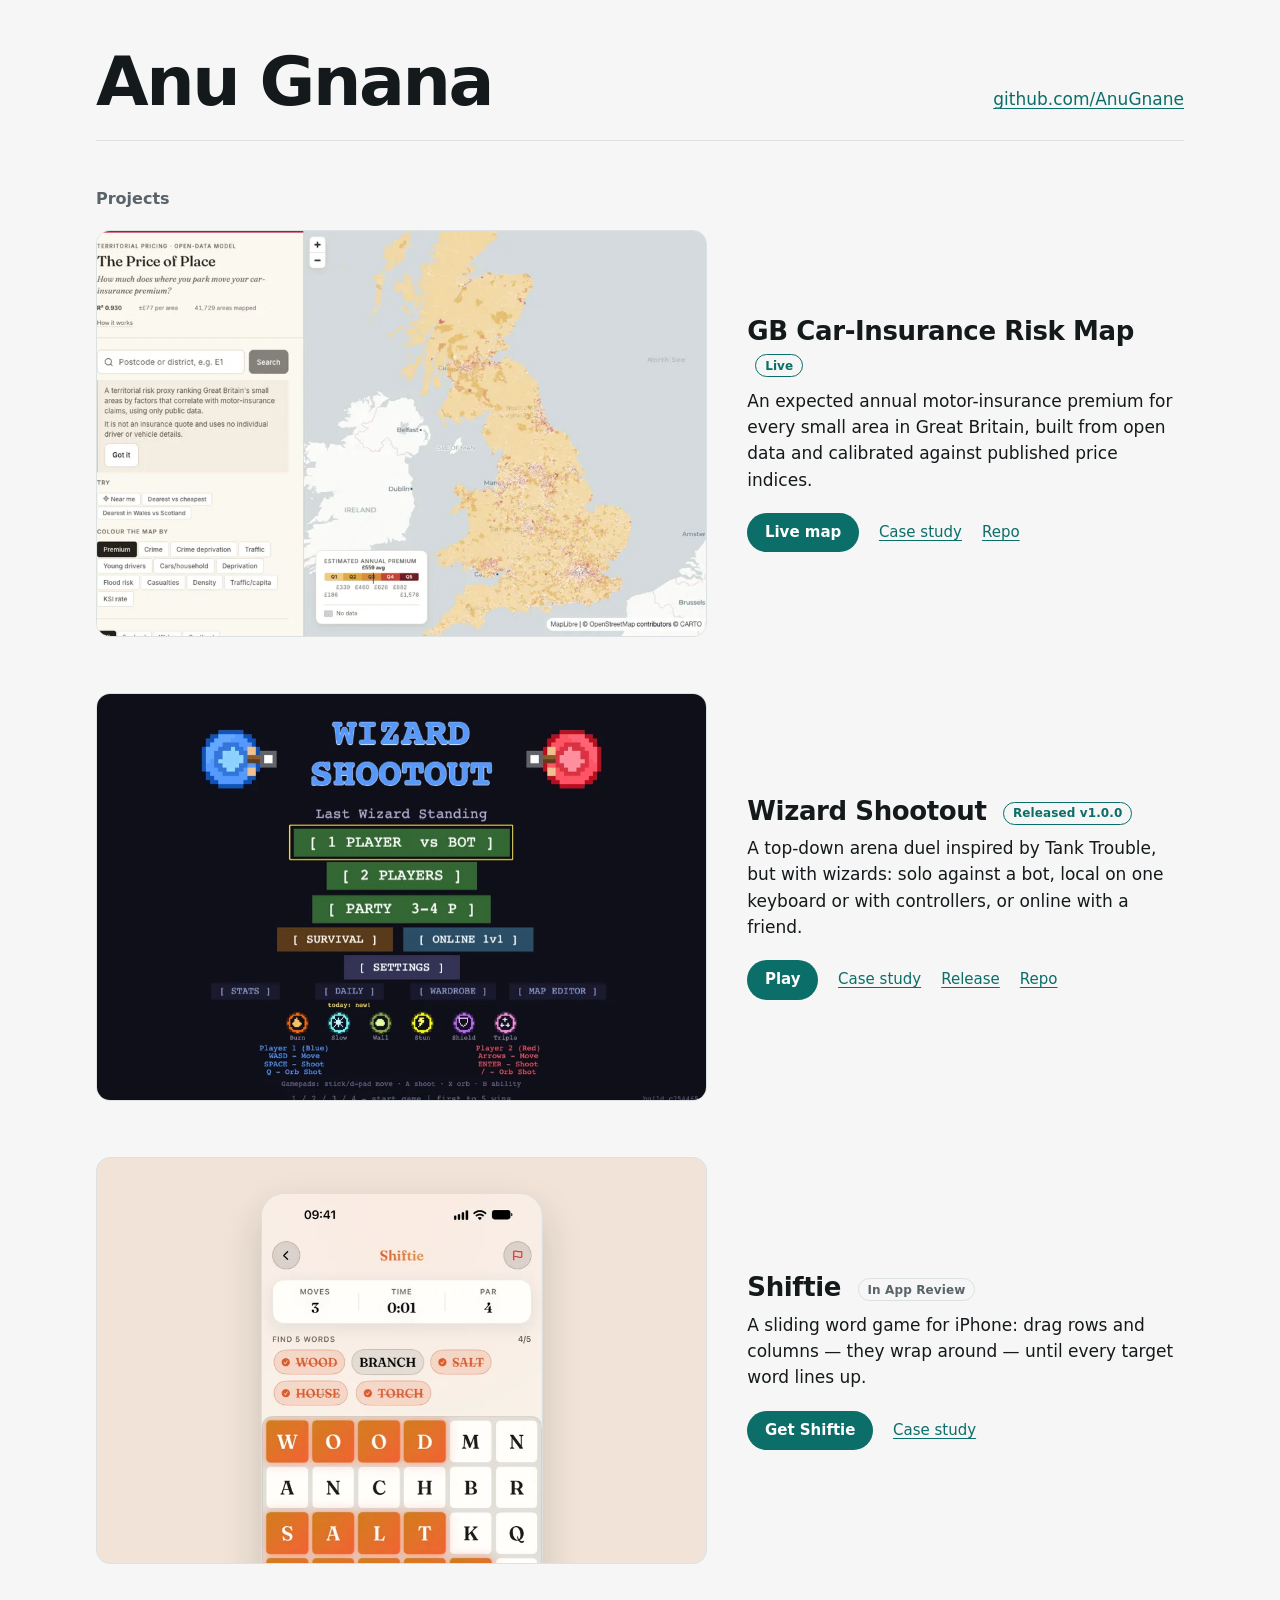
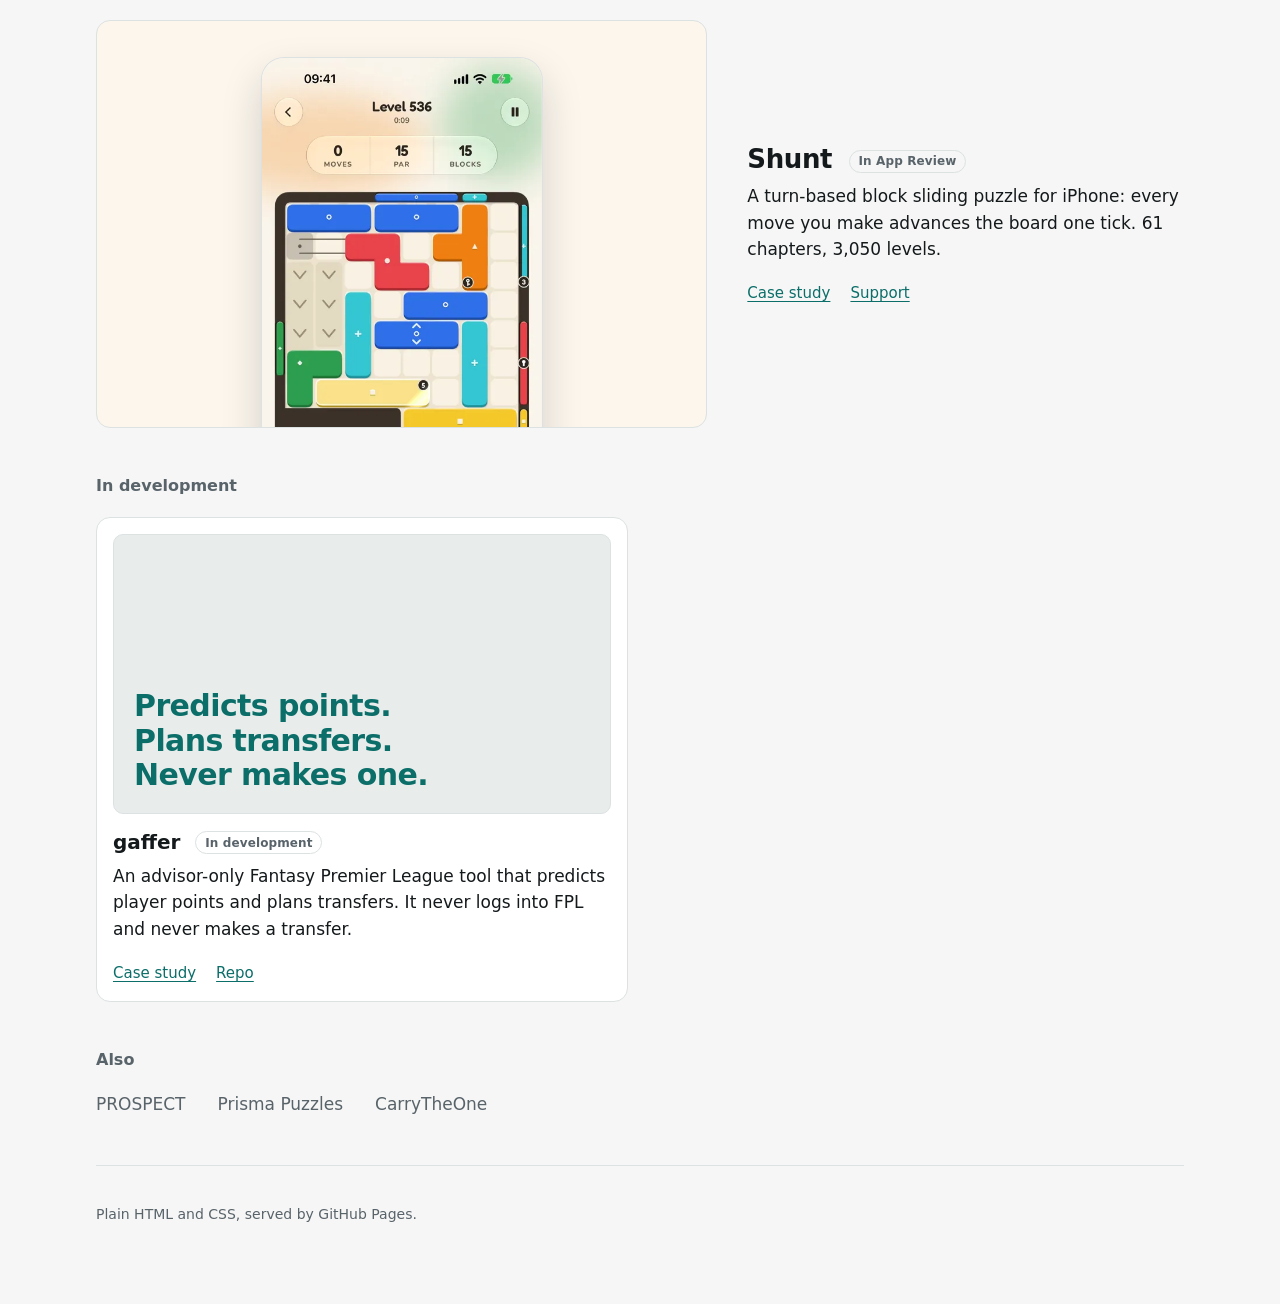
==== index.html @ da335f71 "Shunt and Shiftie are in App Review Shunt 1.0 went to App Review on 17 November and Shiftie 1.0 on 1" ====
<!doctype html>
<html lang="en">
<head>
  <meta charset="utf-8">
  <meta name="viewport" content="width=device-width, initial-scale=1">
  <title>Anu Gnana</title>
  <meta name="description" content="Projects by Anu Gnana.">
  <link rel="stylesheet" href="styles.css">
</head>
<body>
  <main class="home">
    <header class="masthead">
      <h1>Anu Gnana</h1>
      <p class="handle"><a href="https://github.com/AnuGnane">github.com/AnuGnane</a></p>
    </header>

    <section class="intro">
      <!-- Anu: your words here -->
    </section>

    <h2>Projects</h2>
    <ul class="projects">
      <li class="project">
        <div class="media media-map">
          <img src="img/risk-map.webp" width="960" height="608" loading="lazy" alt="The live map of Great Britain coloured by estimated annual premium, with the postcode search and the map's colour options beside it">
        </div>
        <div class="body">
          <h3>GB Car-Insurance Risk Map <span class="status status-live">Live</span></h3>
          <p>An expected annual motor-insurance premium for every small area in Great Britain, built from open data and calibrated against published price indices.</p>
          <p class="links"><a class="button" href="https://anugnane.github.io/london-insurance-risk/">Live map</a><a href="projects/london-insurance-risk.html">Case study</a><a href="https://github.com/AnuGnane/london-insurance-risk">Repo</a></p>
        </div>
      </li>
      <li class="project">
        <div class="media">
          <img src="img/wizard-shootout.webp" width="960" height="656" loading="lazy" alt="Wizard Shootout's title screen: two pixel-art wizards either side of the title, and the menu of modes beneath">
        </div>
        <div class="body">
          <h3>Wizard Shootout <span class="status status-live">Released v1.0.0</span></h3>
          <p>A top-down arena duel inspired by Tank Trouble, but with wizards: solo against a bot, local on one keyboard or with controllers, or online with a friend.</p>
          <p class="links"><a class="button" href="https://anugnane.github.io/wizard-shootout/">Play</a><a href="projects/wizard-shootout.html">Case study</a><a href="https://github.com/AnuGnane/wizard-shootout/releases/tag/v1.0.0">Release</a><a href="https://github.com/AnuGnane/wizard-shootout">Repo</a></p>
        </div>
      </li>
      <li class="project">
        <div class="media media-phone media-shiftie">
          <picture>
            <source srcset="img/shiftie-board-dark.webp" media="(prefers-color-scheme: dark)">
            <img src="img/shiftie-board-light.webp" width="480" height="1043" loading="lazy" alt="A Shiftie board in play: five target words, four of them lined up in orange tiles on a six-by-six grid of letters">
          </picture>
        </div>
        <div class="body">
          <h3>Shiftie <span class="status">In App Review</span></h3>
          <p>A sliding word game for iPhone: drag rows and columns — they wrap around — until every target word lines up.</p>
          <p class="links"><a class="button" href="shiftie/">Get Shiftie</a><a href="projects/shiftie.html">Case study</a></p>
        </div>
      </li>
      <li class="project">
        <div class="media media-phone media-shunt">
          <img src="img/shunt-board.webp" width="480" height="1043" loading="lazy" alt="A Shunt level in play: coloured blocks on a grid, each colour's gate on the walls, and a line under the board saying what the next tick will do">
        </div>
        <div class="body">
          <h3>Shunt <span class="status">In App Review</span></h3>
          <p>A turn-based block sliding puzzle for iPhone: every move you make advances the board one tick. 61 chapters, 3,050 levels.</p>
          <p class="links"><a href="projects/shunt.html">Case study</a><a href="shunt/support.html">Support</a></p>
        </div>
      </li>
    </ul>

    <h2>In development</h2>
    <ul class="projects projects-dev">
      <li class="project">
        <div class="media media-type" aria-hidden="true">
          <p>Predicts points.<br>Plans transfers.<br>Never makes one.</p>
        </div>
        <div class="body">
          <h3>gaffer <span class="status">In development</span></h3>
          <p>An advisor-only Fantasy Premier League tool that predicts player points and plans transfers. It never logs into FPL and never makes a transfer.</p>
          <p class="links"><a href="projects/gaffer.html">Case study</a><a href="https://github.com/AnuGnane/FPL">Repo</a></p>
        </div>
      </li>
    </ul>

    <h2>Also</h2>
    <ul class="also">
      <li>PROSPECT</li>
      <li>Prisma Puzzles</li>
      <li>CarryTheOne</li>
    </ul>

    <footer>
      <p>Plain HTML and CSS, served by GitHub Pages.</p>
    </footer>
  </main>
</body>
</html>
---- styles.css ----
/* One accent, a system font stack, light and dark through prefers-color-scheme. */
:root {
  --bg: #f5f6f5;
  --surface: #ffffff;
  --fg: #14191b;
  --muted: #59636a;
  --rule: #dce1e2;
  --panel: #e8edec;
  --accent: #0b6e69;
  --on-accent: #ffffff;
  --radius: 14px;
  color-scheme: light dark;
}

@media (prefers-color-scheme: dark) {
  :root {
    --bg: #0f1314;
    --surface: #161b1c;
    --fg: #e6eaec;
    --muted: #9aa5ab;
    --rule: #283133;
    --panel: #1b2223;
    --accent: #4fc1b9;
    --on-accent: #07211f;
  }
}

* { box-sizing: border-box; }

html { -webkit-text-size-adjust: 100%; }

body {
  margin: 0;
  background: var(--bg);
  color: var(--fg);
  font-family: system-ui, -apple-system, "Segoe UI", Roboto, "Helvetica Neue", Arial, sans-serif;
  font-size: 1.0625rem;
  line-height: 1.55;
  text-rendering: optimizeLegibility;
}

main {
  max-width: 42rem;
  margin: 0 auto;
  padding: 2.5rem 1rem 4rem;
}

h1 {
  font-size: clamp(2rem, 1.5rem + 2.5vw, 2.75rem);
  line-height: 1.1;
  letter-spacing: -0.02em;
  margin: 0 0 0.5rem;
}
h2 { font-size: 1.125rem; line-height: 1.3; margin: 2.5rem 0 0.75rem; }
h3 { line-height: 1.25; }

a { color: var(--accent); text-underline-offset: 0.18em; text-decoration-thickness: 1px; }
a:hover { text-decoration-thickness: 2px; }
a:focus-visible {
  outline: 3px solid var(--accent);
  outline-offset: 3px;
  border-radius: 4px;
}

img { max-width: 100%; height: auto; }

.handle { margin: 0; color: var(--muted); }

/* Status: a small pill beside a project's name. */
.status {
  display: inline-block;
  vertical-align: 0.2em;
  margin-left: 0.5rem;
  padding: 0.1rem 0.55rem;
  border: 1px solid var(--rule);
  border-radius: 999px;
  font-size: 0.75rem;
  font-weight: 600;
  line-height: 1.5;
  letter-spacing: 0.01em;
  color: var(--muted);
  white-space: nowrap;
}

/* Links under a project: one optional button, then quiet text links. */
.links {
  display: flex;
  flex-wrap: wrap;
  align-items: center;
  gap: 0.5rem 1.25rem;
  font-size: 0.9375rem;
}

/* Live and released work: the pill takes the accent. */
.status-live { color: var(--accent); border-color: currentColor; }

.button {
  display: inline-block;
  padding: 0.5rem 1.1rem;
  border-radius: 999px;
  background: var(--accent);
  color: var(--on-accent);
  font-weight: 600;
  text-decoration: none;
  transition: filter 120ms ease;
}
.button:hover { filter: brightness(1.12); }
.button:focus-visible { border-radius: 999px; }

footer { margin-top: 3rem; color: var(--muted); font-size: 0.875rem; }

/* ---- The home page ---------------------------------------------------- */

.home { max-width: 70rem; padding-top: 3rem; }

.masthead {
  display: flex;
  flex-wrap: wrap;
  align-items: baseline;
  justify-content: space-between;
  gap: 0.25rem 2rem;
  padding-bottom: 1.5rem;
  border-bottom: 1px solid var(--rule);
}
.masthead h1 {
  font-size: clamp(2.5rem, 1.6rem + 4vw, 4.25rem);
  font-weight: 750;
  letter-spacing: -0.035em;
  line-height: 1;
  margin: 0;
}

.intro { margin: 0; }

.home h2 {
  margin: 3rem 0 1.25rem;
  font-size: 1rem;
  font-weight: 600;
  color: var(--muted);
}

.projects { list-style: none; margin: 0; padding: 0; }
.project p { margin: 0.5rem 0 0; }
.project .links { margin-top: 1.25rem; }
.project h3 { margin: 0; }

/* Released work: a large picture of the thing beside its name. */
.projects:not(.projects-dev) > .project + .project { margin-top: 3.5rem; }
.projects:not(.projects-dev) h3 { font-size: 1.625rem; letter-spacing: -0.015em; }
.projects:not(.projects-dev) .body p:not(.links) { max-width: 34rem; }

.media {
  overflow: hidden;
  border: 1px solid var(--rule);
  border-radius: var(--radius);
  background: var(--panel);
  aspect-ratio: 3 / 2;
}
.media img {
  display: block;
  width: 100%;
  height: 100%;
  object-fit: cover;
}
.media picture { display: contents; }

/* A phone screenshot rises from the foot of its panel. */
.media-phone { position: relative; }
.media-phone img {
  position: absolute;
  left: 50%;
  top: 9%;
  width: 46%;
  height: auto;
  transform: translateX(-50%);
  border-radius: 22px 22px 0 0;
  box-shadow: 0 0 0 1px var(--rule), 0 18px 40px rgba(20, 25, 27, 0.18);
}
.media-shiftie { background: #f1e3d7; }
.media-shunt { background: #fcf6ed; }

/* On a phone the map itself, not its side panel, fills the picture. */
@media (max-width: 40rem) {
  .media-map { aspect-ratio: 4 / 3; }
  .media-map img { object-position: 82% 40%; }
}

.body { margin-top: 1.25rem; }

@media (min-width: 52rem) {
  .projects:not(.projects-dev) .project {
    display: grid;
    grid-template-columns: minmax(0, 7fr) minmax(0, 5fr);
    gap: 2.5rem;
    align-items: center;
  }
  .projects:not(.projects-dev) .body { margin-top: 0; }
}

/* Work in development: quieter, smaller, two to a row on a wide screen. */
.projects-dev {
  display: grid;
  gap: 1.5rem;
}
.projects-dev .project {
  padding: 1rem;
  border: 1px solid var(--rule);
  border-radius: var(--radius);
  background: var(--surface);
}
.projects-dev h3 { font-size: 1.25rem; }
.projects-dev .media { aspect-ratio: 16 / 9; border-radius: calc(var(--radius) - 4px); }
.projects-dev .body { margin-top: 1rem; }

/* gaffer has no picture in its repo, so its panel is set in type. */
.media-type {
  display: flex;
  align-items: flex-end;
  padding: 1.25rem;
}
.media-type p {
  margin: 0;
  font-size: clamp(1.375rem, 1rem + 1.5vw, 1.875rem);
  font-weight: 700;
  line-height: 1.15;
  letter-spacing: -0.02em;
  color: var(--accent);
}

@media (min-width: 46rem) {
  .projects-dev { grid-template-columns: 1fr 1fr; }
}

@media (prefers-color-scheme: dark) {
  .media-shiftie { background: #2a1a18; }
  .media-shunt { background: #1b1918; }
  .media-phone img { box-shadow: 0 0 0 1px var(--rule), 0 18px 40px rgba(0, 0, 0, 0.45); }
}

/* S-8: the "Also" names sit in a quieter list under the projects. */
.also {
  list-style: none;
  margin: 0;
  padding: 0;
  display: flex;
  flex-wrap: wrap;
  gap: 0.25rem 2rem;
  color: var(--muted);
}

.home footer { padding-top: 1.5rem; border-top: 1px solid var(--rule); }

/* ---- Case studies and the plain pages (Shiftie, 404) ------------------- */

/* S-2: the plain pages get a way home and room for prose. */
.crumb { margin: 0 0 2rem; font-size: 0.9375rem; }
.crumb a { text-decoration: none; font-weight: 600; }
.crumb a:hover { text-decoration: underline; }

.lede { font-size: 1.1875rem; line-height: 1.5; color: var(--fg); }
.muted { color: var(--muted); }

.prose h1 { margin-bottom: 0.75rem; }
.prose h2 {
  margin: 2.75rem 0 0.75rem;
  font-size: 1.3125rem;
  letter-spacing: -0.01em;
}
.prose > .links { margin: 1.25rem 0 0; }
.prose ul { padding-left: 1.25rem; }
.prose li + li { margin-top: 0.4rem; }
.prose footer { padding-top: 1.25rem; border-top: 1px solid var(--rule); }

/* S-4: a figure from the project's own site scales to the phone. */
figure { margin: 2rem 0; }
figure img {
  display: block;
  max-width: 100%;
  height: auto;
  border: 1px solid var(--rule);
  border-radius: var(--radius);
}
figcaption { margin-top: 0.6rem; color: var(--muted); font-size: 0.875rem; }

/* A case study's lead picture sits on the same panel as on the home page. */
.hero picture { display: block; }
.hero-phone .frame {
  display: flex;
  justify-content: center;
  padding: 2rem 1rem;
  border: 1px solid var(--rule);
  border-radius: var(--radius);
  background: var(--panel);
}
.hero-phone img {
  width: auto;
  max-height: 34rem;
  border-radius: 22px;
}
.hero-shiftie .frame { background: #f1e3d7; }
.hero-shunt .frame { background: #fcf6ed; }

@media (prefers-color-scheme: dark) {
  .hero-shunt .frame { background: #1b1918; }
  .hero-shiftie .frame { background: #2a1a18; }
}

@media (prefers-reduced-motion: reduce) {
  *, *::before, *::after { transition: none !important; animation: none !important; }
}
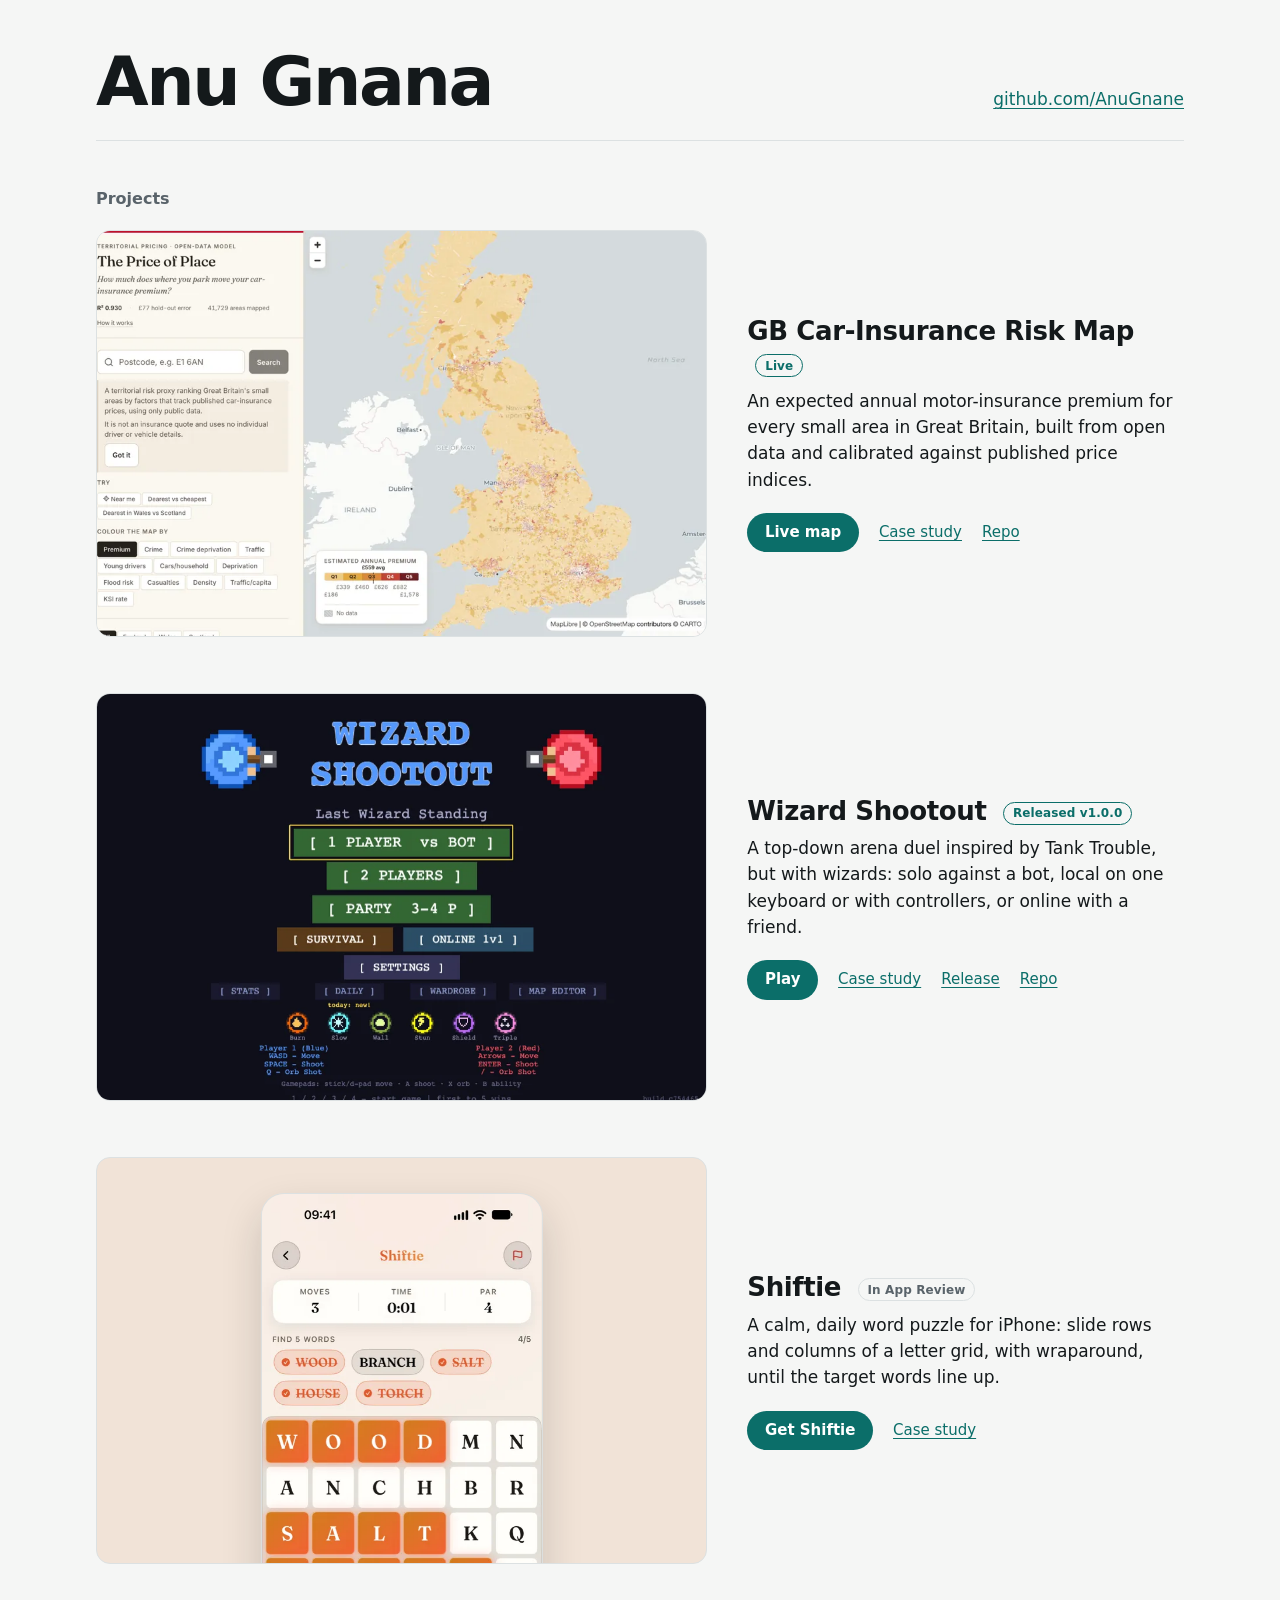
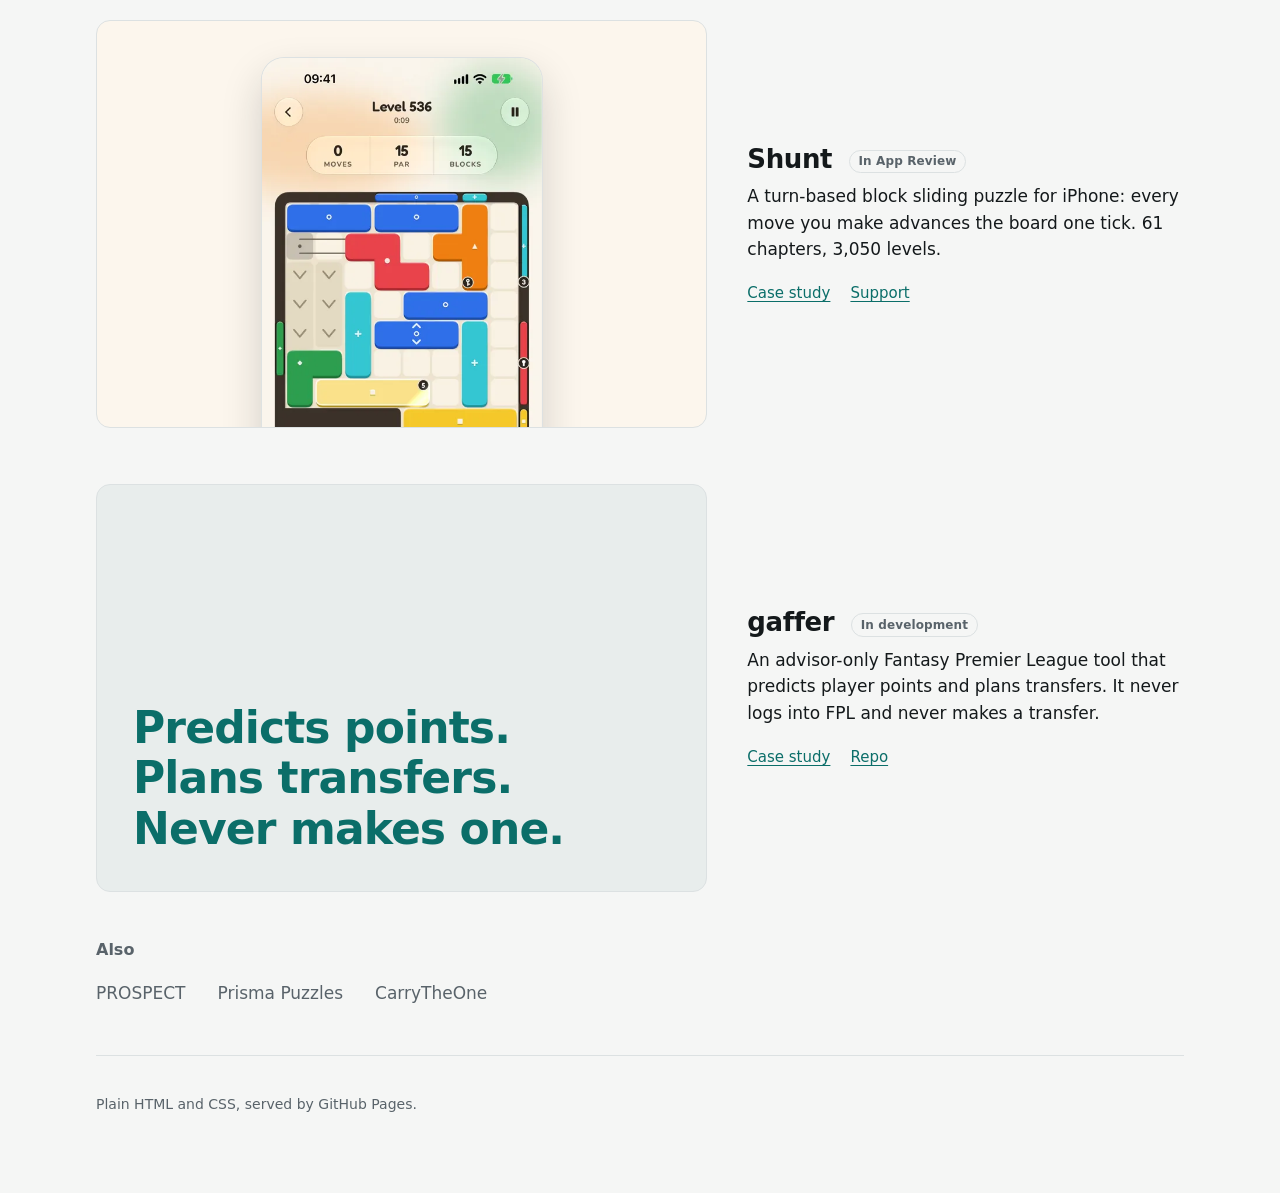
==== commit da40024c: "One Shiftie line, per-project share images, gaffer in the main list - Shiftie is described the same " ====
--- a/index.html
+++ b/index.html
@@ -4,7 +4,18 @@
   <meta charset="utf-8">
   <meta name="viewport" content="width=device-width, initial-scale=1">
   <title>Anu Gnana</title>
-  <meta name="description" content="Projects by Anu Gnana.">
+  <meta name="description" content="Projects by Anu Gnana: a car-insurance risk map of Great Britain, a wizard duel for the browser, two iPhone puzzle games and a Fantasy Premier League advisor.">
+  <meta property="og:type" content="website">
+  <meta property="og:site_name" content="Anu Gnana">
+  <meta property="og:title" content="Anu Gnana">
+  <meta property="og:description" content="Projects by Anu Gnana: a car-insurance risk map of Great Britain, a wizard duel for the browser, two iPhone puzzle games and a Fantasy Premier League advisor.">
+  <meta property="og:url" content="https://anugnane.github.io/">
+  <meta property="og:image" content="https://anugnane.github.io/img/share.jpg">
+  <meta property="og:image:width" content="1200">
+  <meta property="og:image:height" content="630">
+  <meta property="og:image:alt" content="Anu Gnana, beside screenshots of Shiftie and Shunt">
+  <meta name="twitter:card" content="summary_large_image">
+  <link rel="icon" href="favicon.svg" type="image/svg+xml">
   <link rel="stylesheet" href="styles.css">
 </head>
 <body>
@@ -49,13 +60,16 @@
         </div>
         <div class="body">
           <h3>Shiftie <span class="status">In App Review</span></h3>
-          <p>A sliding word game for iPhone: drag rows and columns — they wrap around — until every target word lines up.</p>
+          <p>A calm, daily word puzzle for iPhone: slide rows and columns of a letter grid, with wraparound, until the target words line up.</p>
           <p class="links"><a class="button" href="shiftie/">Get Shiftie</a><a href="projects/shiftie.html">Case study</a></p>
         </div>
       </li>
       <li class="project">
         <div class="media media-phone media-shunt">
-          <img src="img/shunt-board.webp" width="480" height="1043" loading="lazy" alt="A Shunt level in play: coloured blocks on a grid, each colour's gate on the walls, and a line under the board saying what the next tick will do">
+          <picture>
+            <source srcset="img/shunt-board-dark.webp" media="(prefers-color-scheme: dark)">
+            <img src="img/shunt-board.webp" width="480" height="1043" loading="lazy" alt="A Shunt level in play: coloured blocks on a grid, each colour's gate on the walls, and a line under the board saying what the next tick will do">
+          </picture>
         </div>
         <div class="body">
           <h3>Shunt <span class="status">In App Review</span></h3>
@@ -63,10 +77,6 @@
           <p class="links"><a href="projects/shunt.html">Case study</a><a href="shunt/support.html">Support</a></p>
         </div>
       </li>
-    </ul>
-
-    <h2>In development</h2>
-    <ul class="projects projects-dev">
       <li class="project">
         <div class="media media-type" aria-hidden="true">
           <p>Predicts points.<br>Plans transfers.<br>Never makes one.</p>
--- a/styles.css
+++ b/styles.css
@@ -144,10 +144,10 @@
 .project .links { margin-top: 1.25rem; }
 .project h3 { margin: 0; }
 
-/* Released work: a large picture of the thing beside its name. */
-.projects:not(.projects-dev) > .project + .project { margin-top: 3.5rem; }
-.projects:not(.projects-dev) h3 { font-size: 1.625rem; letter-spacing: -0.015em; }
-.projects:not(.projects-dev) .body p:not(.links) { max-width: 34rem; }
+/* Each project: a large picture of the thing beside its name. */
+.projects > .project + .project { margin-top: 3.5rem; }
+.projects h3 { font-size: 1.625rem; letter-spacing: -0.015em; }
+.projects .body p:not(.links) { max-width: 34rem; }
 
 .media {
   overflow: hidden;
@@ -188,47 +188,28 @@
 .body { margin-top: 1.25rem; }
 
 @media (min-width: 52rem) {
-  .projects:not(.projects-dev) .project {
+  .projects .project {
     display: grid;
     grid-template-columns: minmax(0, 7fr) minmax(0, 5fr);
     gap: 2.5rem;
     align-items: center;
   }
-  .projects:not(.projects-dev) .body { margin-top: 0; }
-}
-
-/* Work in development: quieter, smaller, two to a row on a wide screen. */
-.projects-dev {
-  display: grid;
-  gap: 1.5rem;
-}
-.projects-dev .project {
-  padding: 1rem;
-  border: 1px solid var(--rule);
-  border-radius: var(--radius);
-  background: var(--surface);
-}
-.projects-dev h3 { font-size: 1.25rem; }
-.projects-dev .media { aspect-ratio: 16 / 9; border-radius: calc(var(--radius) - 4px); }
-.projects-dev .body { margin-top: 1rem; }
+  .projects .body { margin-top: 0; }
+}
 
 /* gaffer has no picture in its repo, so its panel is set in type. */
 .media-type {
   display: flex;
   align-items: flex-end;
-  padding: 1.25rem;
+  padding: clamp(1.25rem, 0.5rem + 2.5vw, 2.25rem);
 }
 .media-type p {
   margin: 0;
-  font-size: clamp(1.375rem, 1rem + 1.5vw, 1.875rem);
+  font-size: clamp(1.625rem, 1rem + 2.5vw, 2.75rem);
   font-weight: 700;
   line-height: 1.15;
   letter-spacing: -0.02em;
   color: var(--accent);
-}
-
-@media (min-width: 46rem) {
-  .projects-dev { grid-template-columns: 1fr 1fr; }
 }
 
 @media (prefers-color-scheme: dark) {
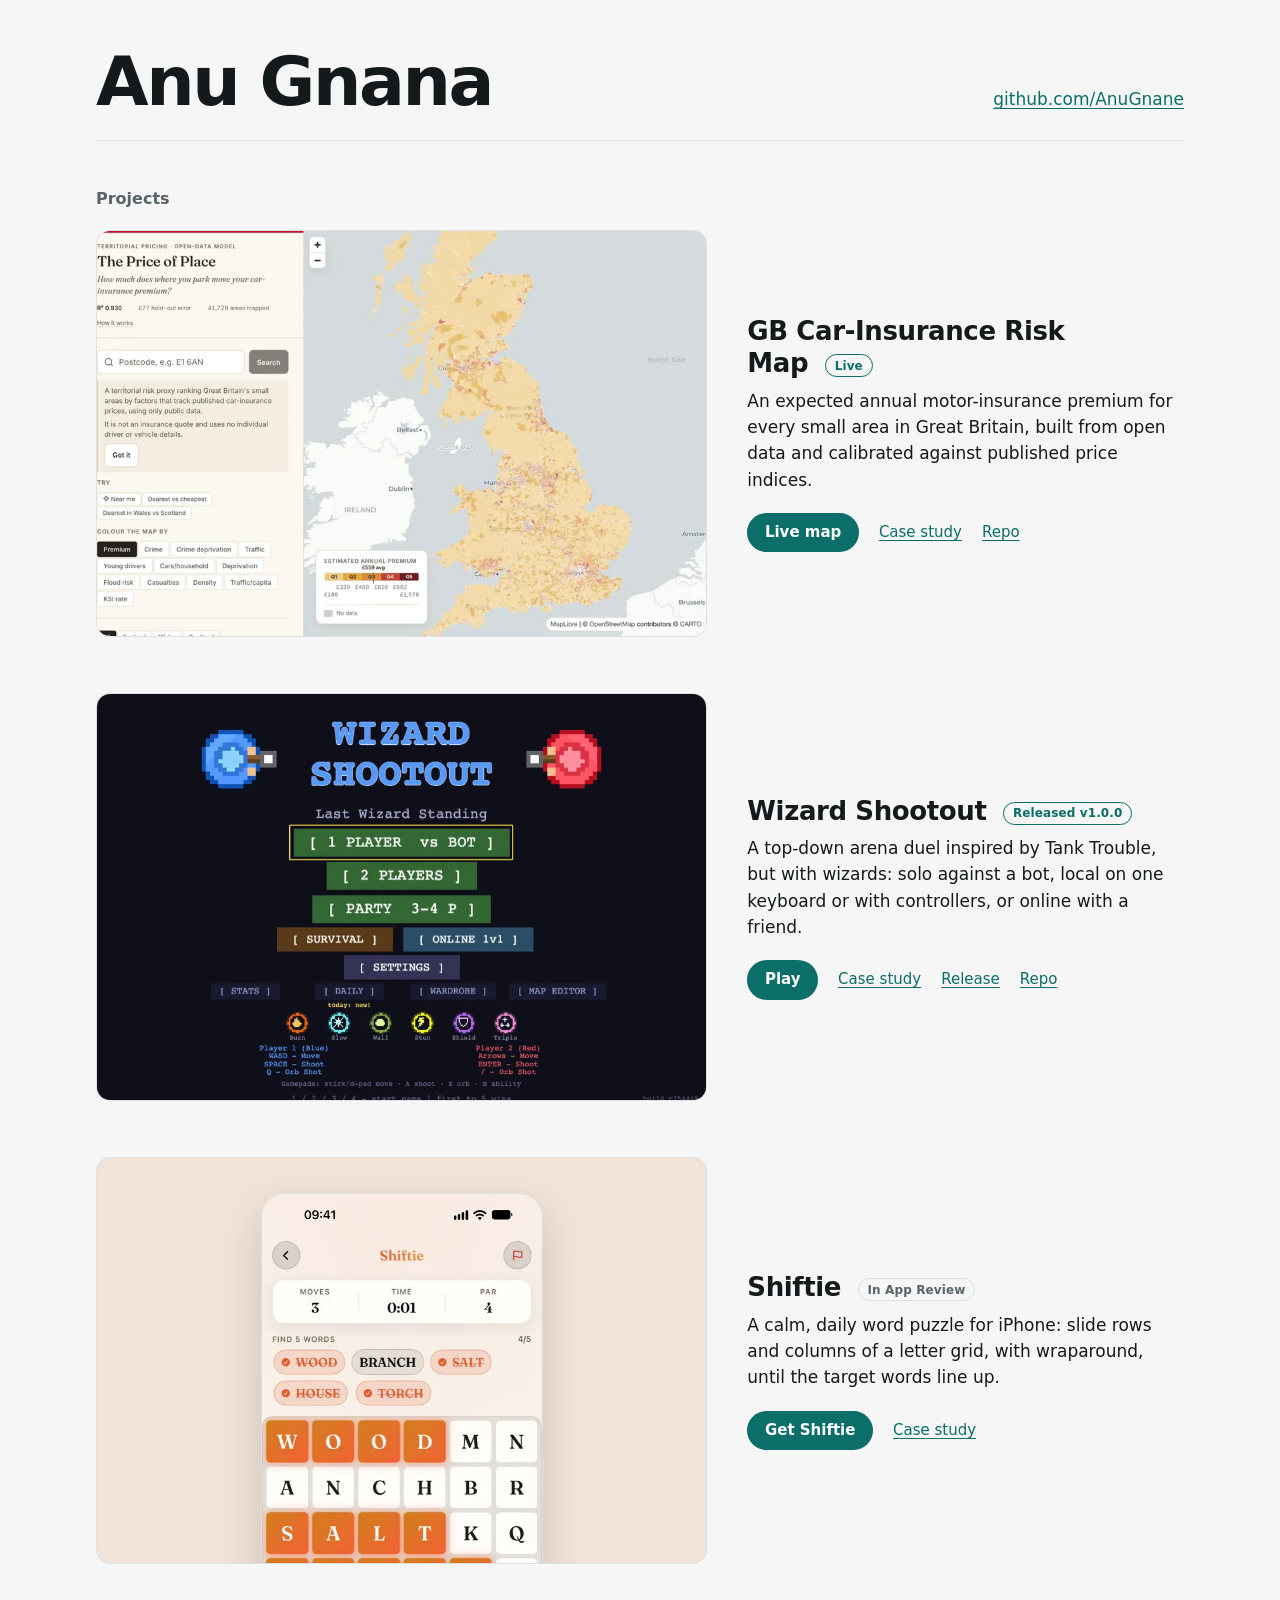
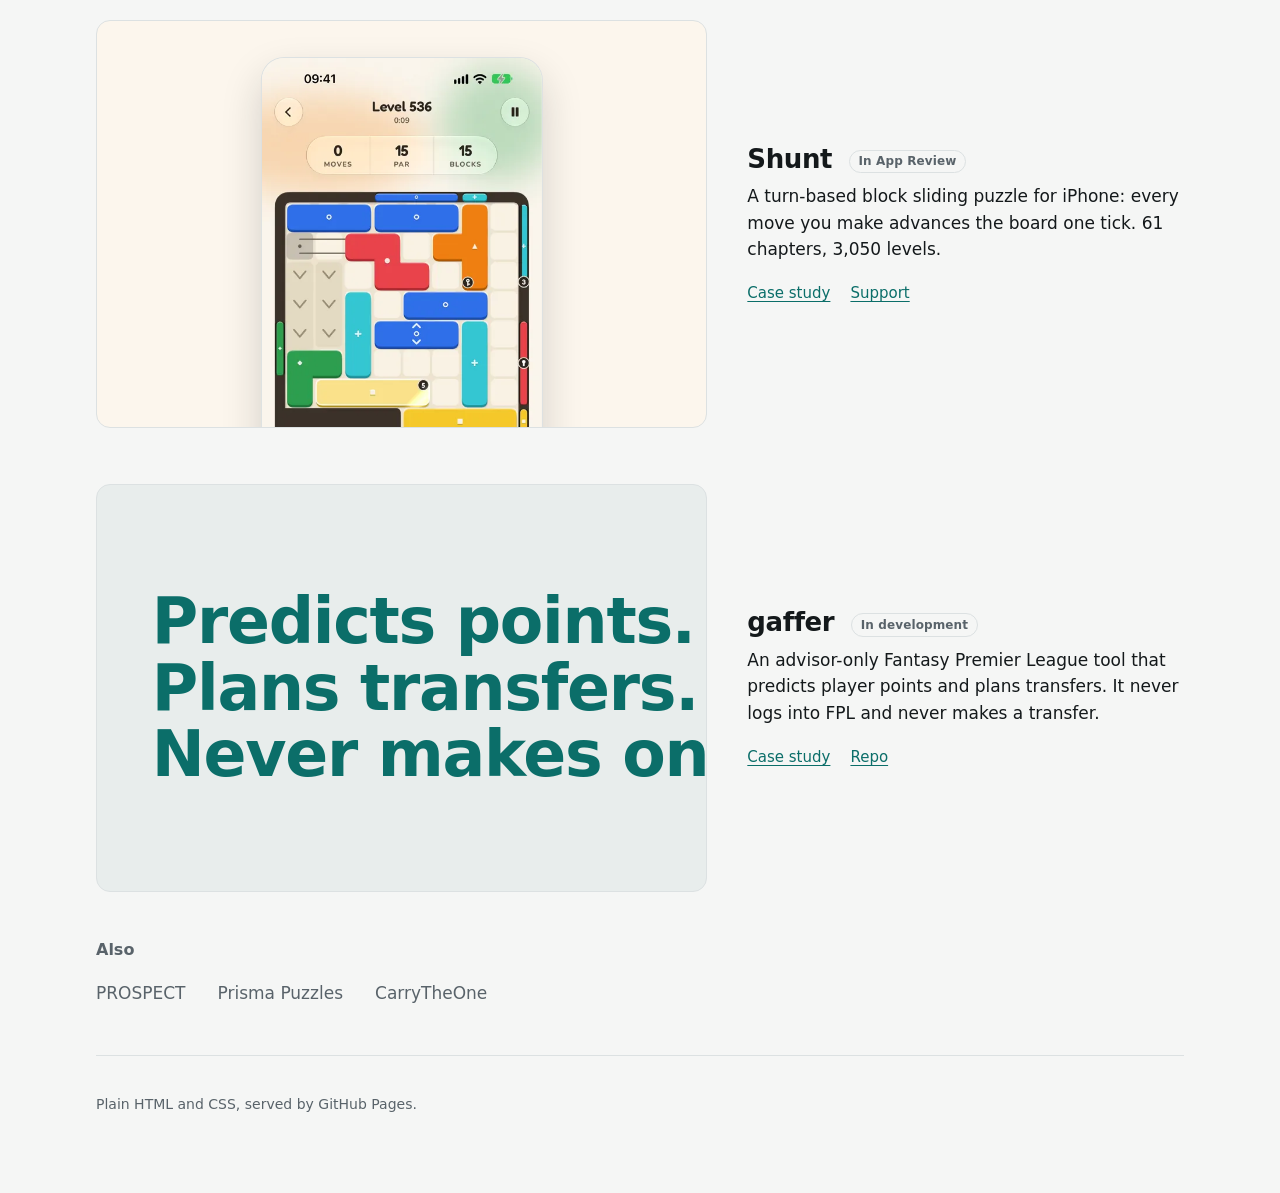
==== commit e729d7f5: "Set gaffer's panel as a poster, keep pills with their titles, fix Shiftie caption - gaffer's type pa" ====
--- a/index.html
+++ b/index.html
@@ -36,7 +36,7 @@
           <img src="img/risk-map.webp" width="960" height="608" loading="lazy" alt="The live map of Great Britain coloured by estimated annual premium, with the postcode search and the map's colour options beside it">
         </div>
         <div class="body">
-          <h3>GB Car-Insurance Risk Map <span class="status status-live">Live</span></h3>
+          <h3>GB Car-Insurance Risk <span class="title-end">Map <span class="status status-live">Live</span></span></h3>
           <p>An expected annual motor-insurance premium for every small area in Great Britain, built from open data and calibrated against published price indices.</p>
           <p class="links"><a class="button" href="https://anugnane.github.io/london-insurance-risk/">Live map</a><a href="projects/london-insurance-risk.html">Case study</a><a href="https://github.com/AnuGnane/london-insurance-risk">Repo</a></p>
         </div>
@@ -46,7 +46,7 @@
           <img src="img/wizard-shootout.webp" width="960" height="656" loading="lazy" alt="Wizard Shootout's title screen: two pixel-art wizards either side of the title, and the menu of modes beneath">
         </div>
         <div class="body">
-          <h3>Wizard Shootout <span class="status status-live">Released v1.0.0</span></h3>
+          <h3>Wizard <span class="title-end">Shootout <span class="status status-live">Released v1.0.0</span></span></h3>
           <p>A top-down arena duel inspired by Tank Trouble, but with wizards: solo against a bot, local on one keyboard or with controllers, or online with a friend.</p>
           <p class="links"><a class="button" href="https://anugnane.github.io/wizard-shootout/">Play</a><a href="projects/wizard-shootout.html">Case study</a><a href="https://github.com/AnuGnane/wizard-shootout/releases/tag/v1.0.0">Release</a><a href="https://github.com/AnuGnane/wizard-shootout">Repo</a></p>
         </div>
@@ -59,7 +59,7 @@
           </picture>
         </div>
         <div class="body">
-          <h3>Shiftie <span class="status">In App Review</span></h3>
+          <h3><span class="title-end">Shiftie <span class="status">In App Review</span></span></h3>
           <p>A calm, daily word puzzle for iPhone: slide rows and columns of a letter grid, with wraparound, until the target words line up.</p>
           <p class="links"><a class="button" href="shiftie/">Get Shiftie</a><a href="projects/shiftie.html">Case study</a></p>
         </div>
@@ -72,7 +72,7 @@
           </picture>
         </div>
         <div class="body">
-          <h3>Shunt <span class="status">In App Review</span></h3>
+          <h3><span class="title-end">Shunt <span class="status">In App Review</span></span></h3>
           <p>A turn-based block sliding puzzle for iPhone: every move you make advances the board one tick. 61 chapters, 3,050 levels.</p>
           <p class="links"><a href="projects/shunt.html">Case study</a><a href="shunt/support.html">Support</a></p>
         </div>
@@ -82,7 +82,7 @@
           <p>Predicts points.<br>Plans transfers.<br>Never makes one.</p>
         </div>
         <div class="body">
-          <h3>gaffer <span class="status">In development</span></h3>
+          <h3><span class="title-end">gaffer <span class="status">In development</span></span></h3>
           <p>An advisor-only Fantasy Premier League tool that predicts player points and plans transfers. It never logs into FPL and never makes a transfer.</p>
           <p class="links"><a href="projects/gaffer.html">Case study</a><a href="https://github.com/AnuGnane/FPL">Repo</a></p>
         </div>
--- a/styles.css
+++ b/styles.css
@@ -82,6 +82,9 @@
   white-space: nowrap;
 }
 
+/* The title's last word and its pill wrap together, so a pill never sits alone on a line. */
+.title-end { white-space: nowrap; }
+
 /* Links under a project: one optional button, then quiet text links. */
 .links {
   display: flex;
@@ -197,19 +200,27 @@
   .projects .body { margin-top: 0; }
 }
 
-/* gaffer has no picture in its repo, so its panel is set in type. */
+/* gaffer has no picture in its repo, so its panel is set in type: a poster whose
+   three lines are sized to the panel's own width (cqi) and centred top to bottom.
+   The longest line is about 7.9em wide, so 10.4cqi fills 82% of the panel and
+   leaves room for a wider system font. The clamps are for browsers without cqi. */
 .media-type {
   display: flex;
-  align-items: flex-end;
-  padding: clamp(1.25rem, 0.5rem + 2.5vw, 2.25rem);
+  align-items: center;
+  container-type: inline-size;
 }
 .media-type p {
   margin: 0;
+  padding: 0 clamp(1.25rem, 0.5rem + 2.5vw, 2.25rem);
   font-size: clamp(1.625rem, 1rem + 2.5vw, 2.75rem);
   font-weight: 700;
-  line-height: 1.15;
+  line-height: 1.05;
   letter-spacing: -0.02em;
+  white-space: nowrap;
   color: var(--accent);
+}
+@supports (font-size: 1cqi) {
+  .media-type p { padding: 0 9cqi; font-size: 10.4cqi; }
 }
 
 @media (prefers-color-scheme: dark) {
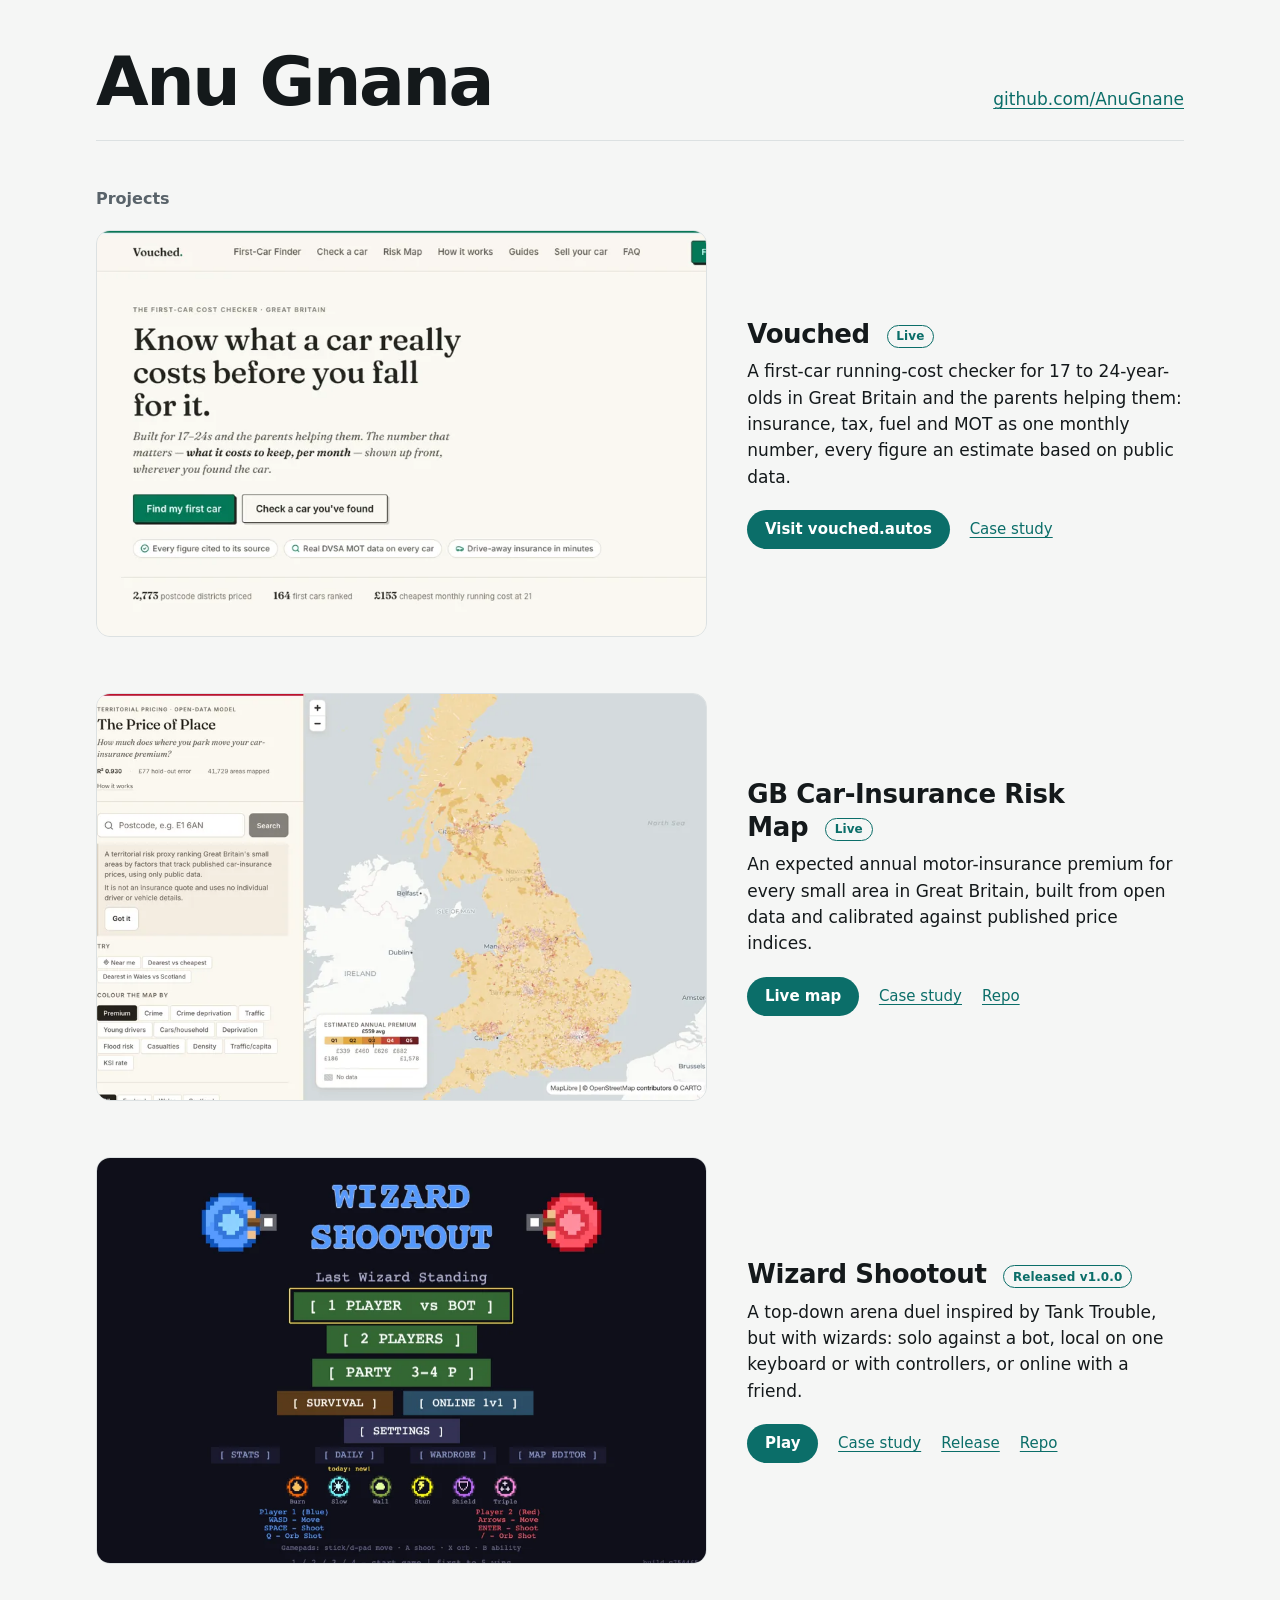
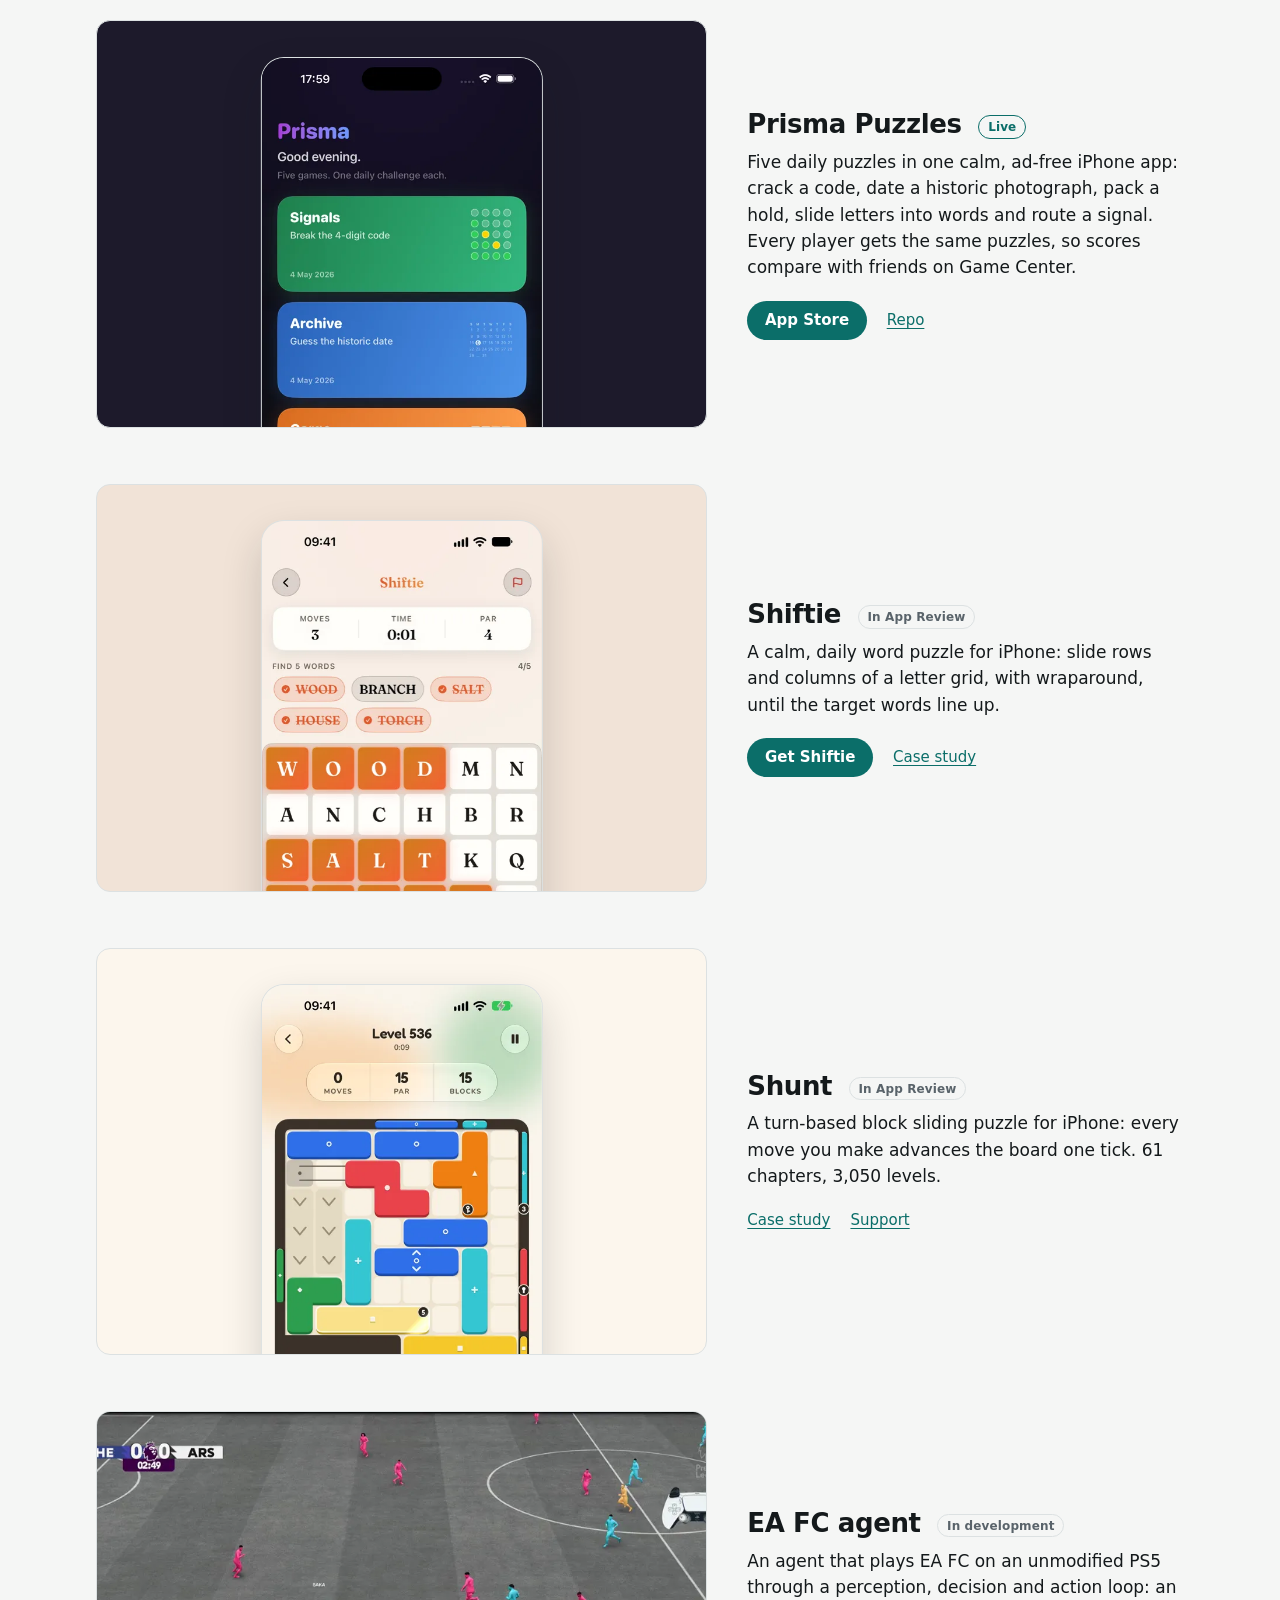
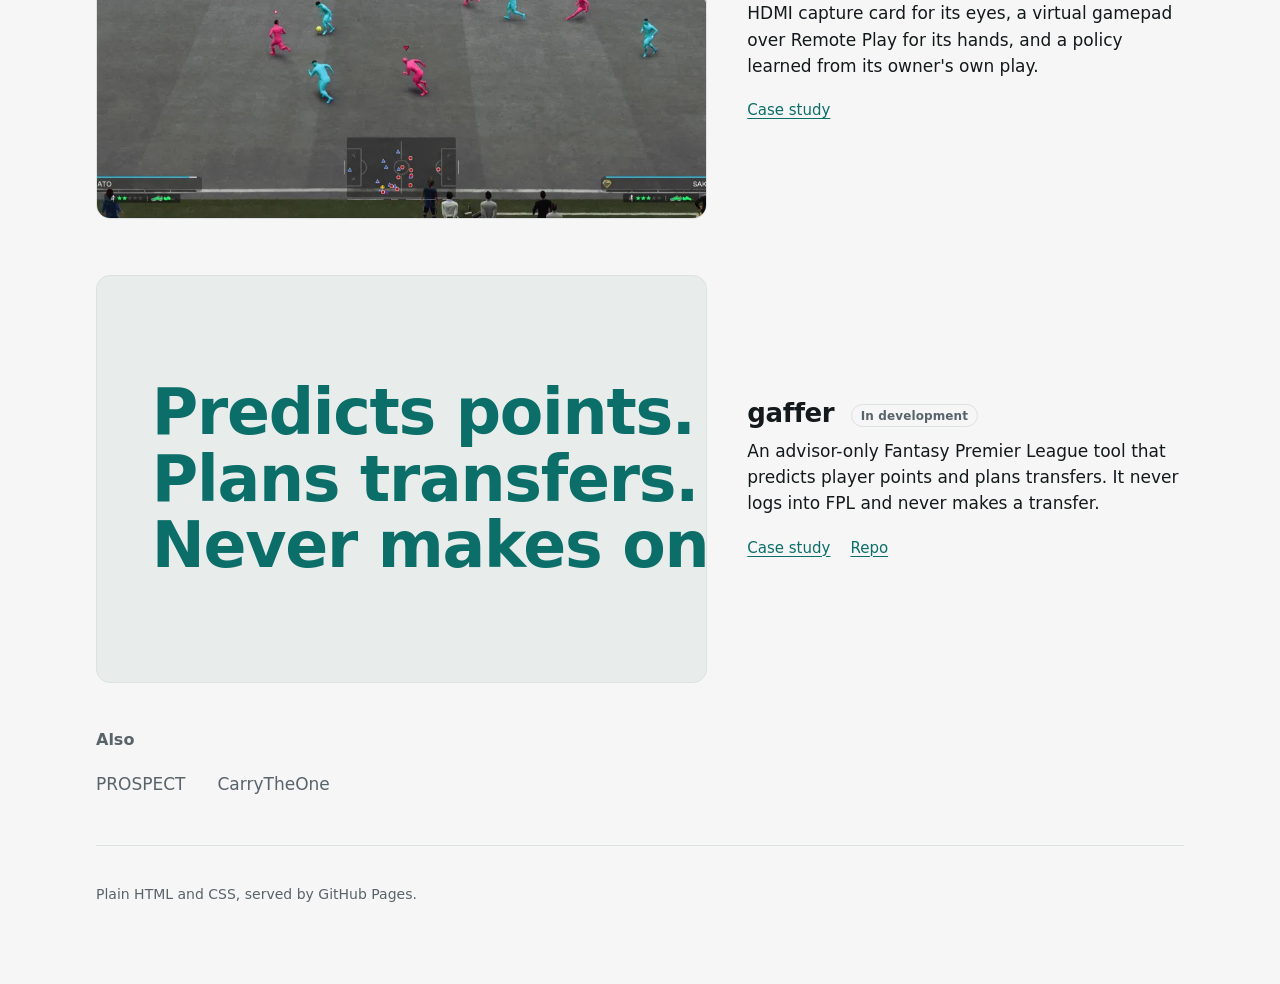
==== commit fb8a0fdb: "Add Vouched, Prisma Puzzles and the EA FC agent to the projects - Vouched (Live): a row with a captu" ====
--- a/index.html
+++ b/index.html
@@ -4,17 +4,18 @@
   <meta charset="utf-8">
   <meta name="viewport" content="width=device-width, initial-scale=1">
   <title>Anu Gnana</title>
-  <meta name="description" content="Projects by Anu Gnana: a car-insurance risk map of Great Britain, a wizard duel for the browser, two iPhone puzzle games and a Fantasy Premier League advisor.">
+  <meta name="description" content="Projects by Anu Gnana: a first-car running-cost checker, a car-insurance risk map of Great Britain, a wizard duel for the browser, three iPhone puzzle games, an agent that plays EA FC and a Fantasy Premier League advisor.">
   <meta property="og:type" content="website">
   <meta property="og:site_name" content="Anu Gnana">
   <meta property="og:title" content="Anu Gnana">
-  <meta property="og:description" content="Projects by Anu Gnana: a car-insurance risk map of Great Britain, a wizard duel for the browser, two iPhone puzzle games and a Fantasy Premier League advisor.">
+  <meta property="og:description" content="Projects by Anu Gnana: a first-car running-cost checker, a car-insurance risk map of Great Britain, a wizard duel for the browser, three iPhone puzzle games, an agent that plays EA FC and a Fantasy Premier League advisor.">
   <meta property="og:url" content="https://anugnane.github.io/">
   <meta property="og:image" content="https://anugnane.github.io/img/share.jpg">
   <meta property="og:image:width" content="1200">
   <meta property="og:image:height" content="630">
   <meta property="og:image:alt" content="Anu Gnana, beside screenshots of Shiftie and Shunt">
   <meta name="twitter:card" content="summary_large_image">
+  <meta name="twitter:image" content="https://anugnane.github.io/img/share.jpg">
   <link rel="icon" href="favicon.svg" type="image/svg+xml">
   <link rel="stylesheet" href="styles.css">
 </head>
@@ -31,6 +32,16 @@
 
     <h2>Projects</h2>
     <ul class="projects">
+      <li class="project">
+        <div class="media media-vouched">
+          <img src="img/vouched.webp" width="960" height="544" loading="lazy" alt="Vouched's home page: the headline &quot;Know what a car really costs before you fall for it&quot;, buttons to find a first car or check one you've found, and a line of figures beneath">
+        </div>
+        <div class="body">
+          <h3><span class="title-end">Vouched <span class="status status-live">Live</span></span></h3>
+          <p>A first-car running-cost checker for 17 to 24-year-olds in Great Britain and the parents helping them: insurance, tax, fuel and MOT as one monthly number, every figure an estimate based on public data.</p>
+          <p class="links"><a class="button" href="https://vouched.autos/">Visit vouched.autos</a><a href="projects/vouched.html">Case study</a></p>
+        </div>
+      </li>
       <li class="project">
         <div class="media media-map">
           <img src="img/risk-map.webp" width="960" height="608" loading="lazy" alt="The live map of Great Britain coloured by estimated annual premium, with the postcode search and the map's colour options beside it">
@@ -49,6 +60,16 @@
           <h3>Wizard <span class="title-end">Shootout <span class="status status-live">Released v1.0.0</span></span></h3>
           <p>A top-down arena duel inspired by Tank Trouble, but with wizards: solo against a bot, local on one keyboard or with controllers, or online with a friend.</p>
           <p class="links"><a class="button" href="https://anugnane.github.io/wizard-shootout/">Play</a><a href="projects/wizard-shootout.html">Case study</a><a href="https://github.com/AnuGnane/wizard-shootout/releases/tag/v1.0.0">Release</a><a href="https://github.com/AnuGnane/wizard-shootout">Repo</a></p>
+        </div>
+      </li>
+      <li class="project">
+        <div class="media media-phone media-prisma">
+          <img src="img/prisma-home.webp" width="480" height="1043" loading="lazy" alt="Prisma Puzzles' home screen: a card for each daily game, Signals, Archive, Cargo and Shift, with Circuit beneath, on a dark background">
+        </div>
+        <div class="body">
+          <h3>Prisma <span class="title-end">Puzzles <span class="status status-live">Live</span></span></h3>
+          <p>Five daily puzzles in one calm, ad-free iPhone app: crack a code, date a historic photograph, pack a hold, slide letters into words and route a signal. Every player gets the same puzzles, so scores compare with friends on Game Center.</p>
+          <p class="links"><a class="button" href="https://apps.apple.com/gb/app/prisma-puzzles/id6762262232">App Store</a><a href="https://github.com/AnuGnane/Prisma">Repo</a></p>
         </div>
       </li>
       <li class="project">
@@ -78,6 +99,16 @@
         </div>
       </li>
       <li class="project">
+        <div class="media">
+          <img src="img/ea-fc-agent.webp" width="960" height="544" loading="lazy" alt="A match in EA FC in High Contrast Mode: a grey pitch, the two teams in flat pink and cyan, and the radar of player positions at the foot of the screen, which the agent reads">
+        </div>
+        <div class="body">
+          <h3>EA FC <span class="title-end">agent <span class="status">In development</span></span></h3>
+          <p>An agent that plays EA FC on an unmodified PS5 through a perception, decision and action loop: an HDMI capture card for its eyes, a virtual gamepad over Remote Play for its hands, and a policy learned from its owner's own play.</p>
+          <p class="links"><a href="projects/ea-fc-agent.html">Case study</a></p>
+        </div>
+      </li>
+      <li class="project">
         <div class="media media-type" aria-hidden="true">
           <p>Predicts points.<br>Plans transfers.<br>Never makes one.</p>
         </div>
@@ -92,7 +123,6 @@
     <h2>Also</h2>
     <ul class="also">
       <li>PROSPECT</li>
-      <li>Prisma Puzzles</li>
       <li>CarryTheOne</li>
     </ul>
 
--- a/styles.css
+++ b/styles.css
@@ -150,6 +150,11 @@
 /* Each project: a large picture of the thing beside its name. */
 .projects > .project + .project { margin-top: 3.5rem; }
 .projects h3 { font-size: 1.625rem; letter-spacing: -0.015em; }
+/* Below 360px a slightly smaller name and pill keep "Wizard Shootout" and its pill on one line. */
+@media (max-width: 22.4rem) {
+  .projects h3 { font-size: 1.375rem; }
+  .projects .status { margin-left: 0.375rem; padding: 0.1rem 0.45rem; font-size: 0.6875rem; }
+}
 .projects .body p:not(.links) { max-width: 34rem; }
 
 .media {
@@ -181,6 +186,10 @@
 }
 .media-shiftie { background: #f1e3d7; }
 .media-shunt { background: #fcf6ed; }
+/* Prisma Puzzles' screenshots are dark in both schemes, so its panel is too. */
+.media-prisma { background: #1d1a2b; }
+/* Vouched's page is wider than the panel: keep its headline, on the left, whole. */
+.media-vouched img { object-position: left center; }
 
 /* On a phone the map itself, not its side panel, fills the picture. */
 @media (max-width: 40rem) {
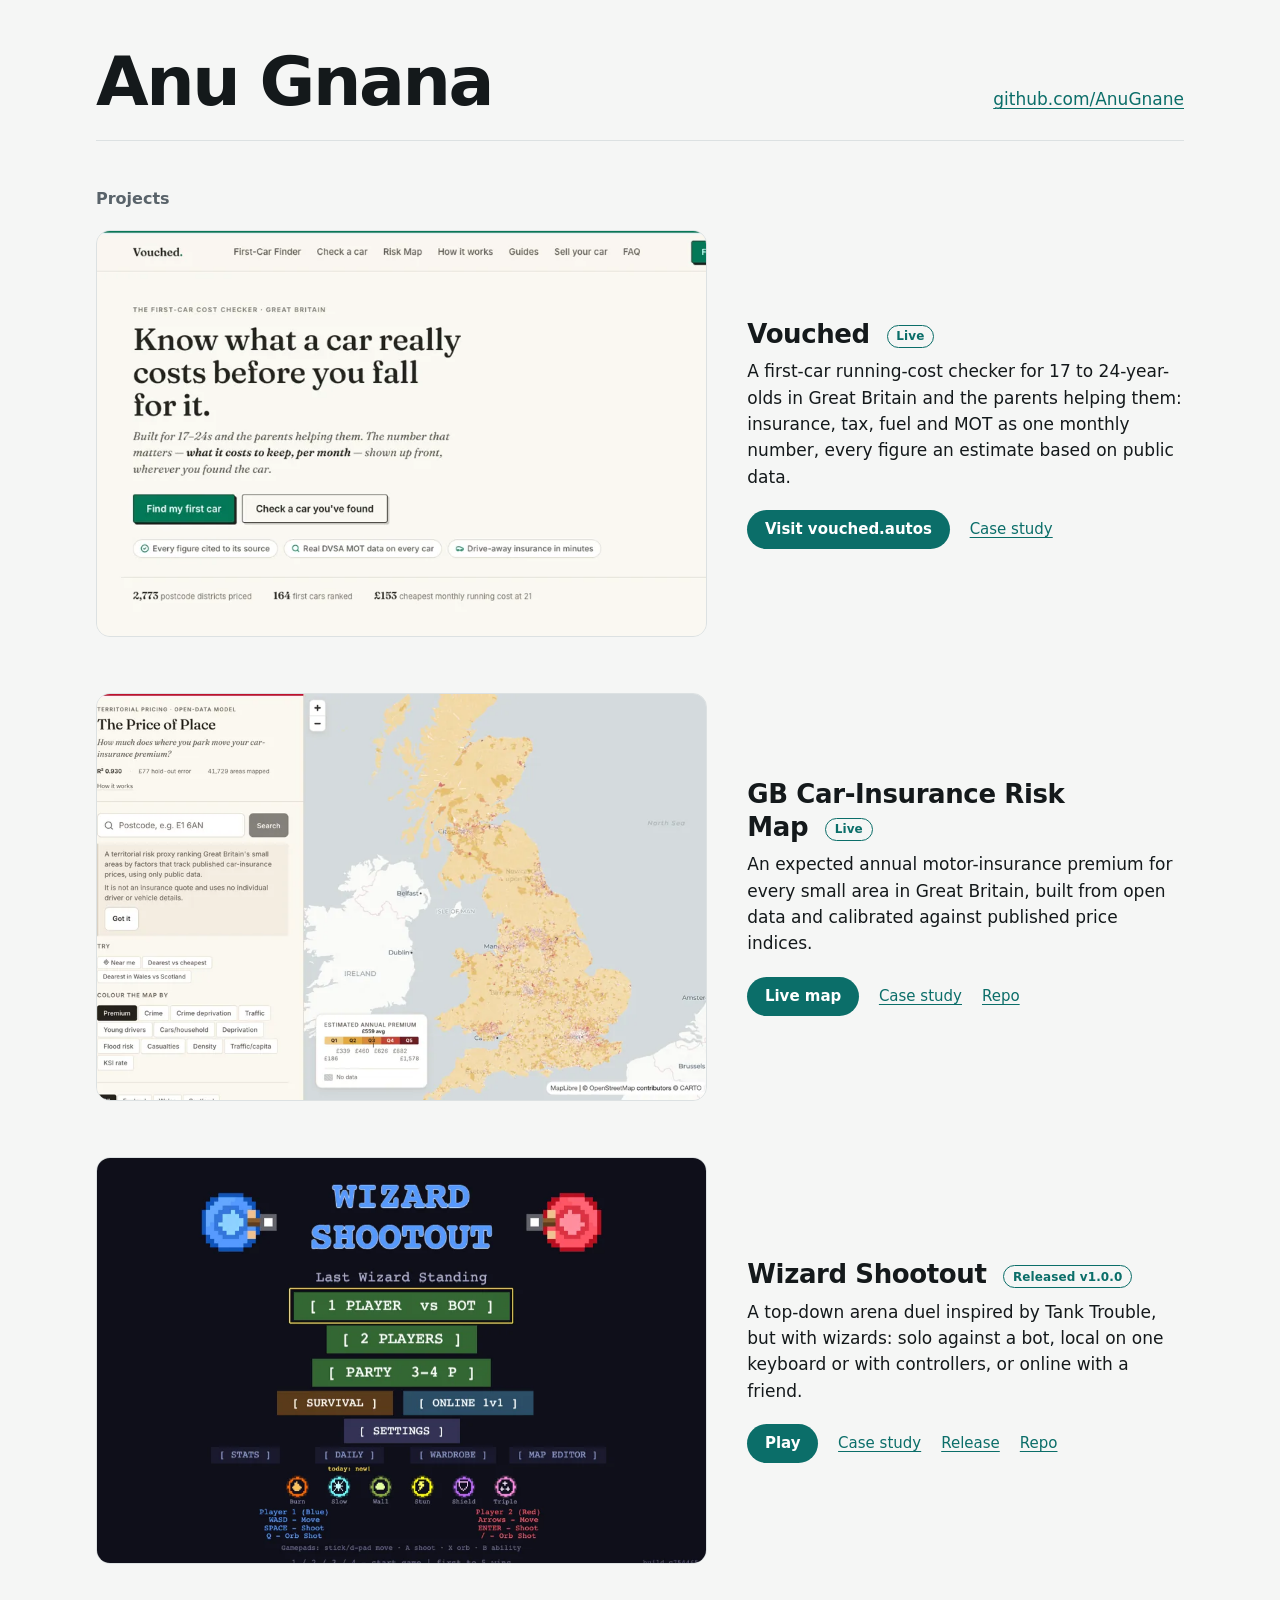
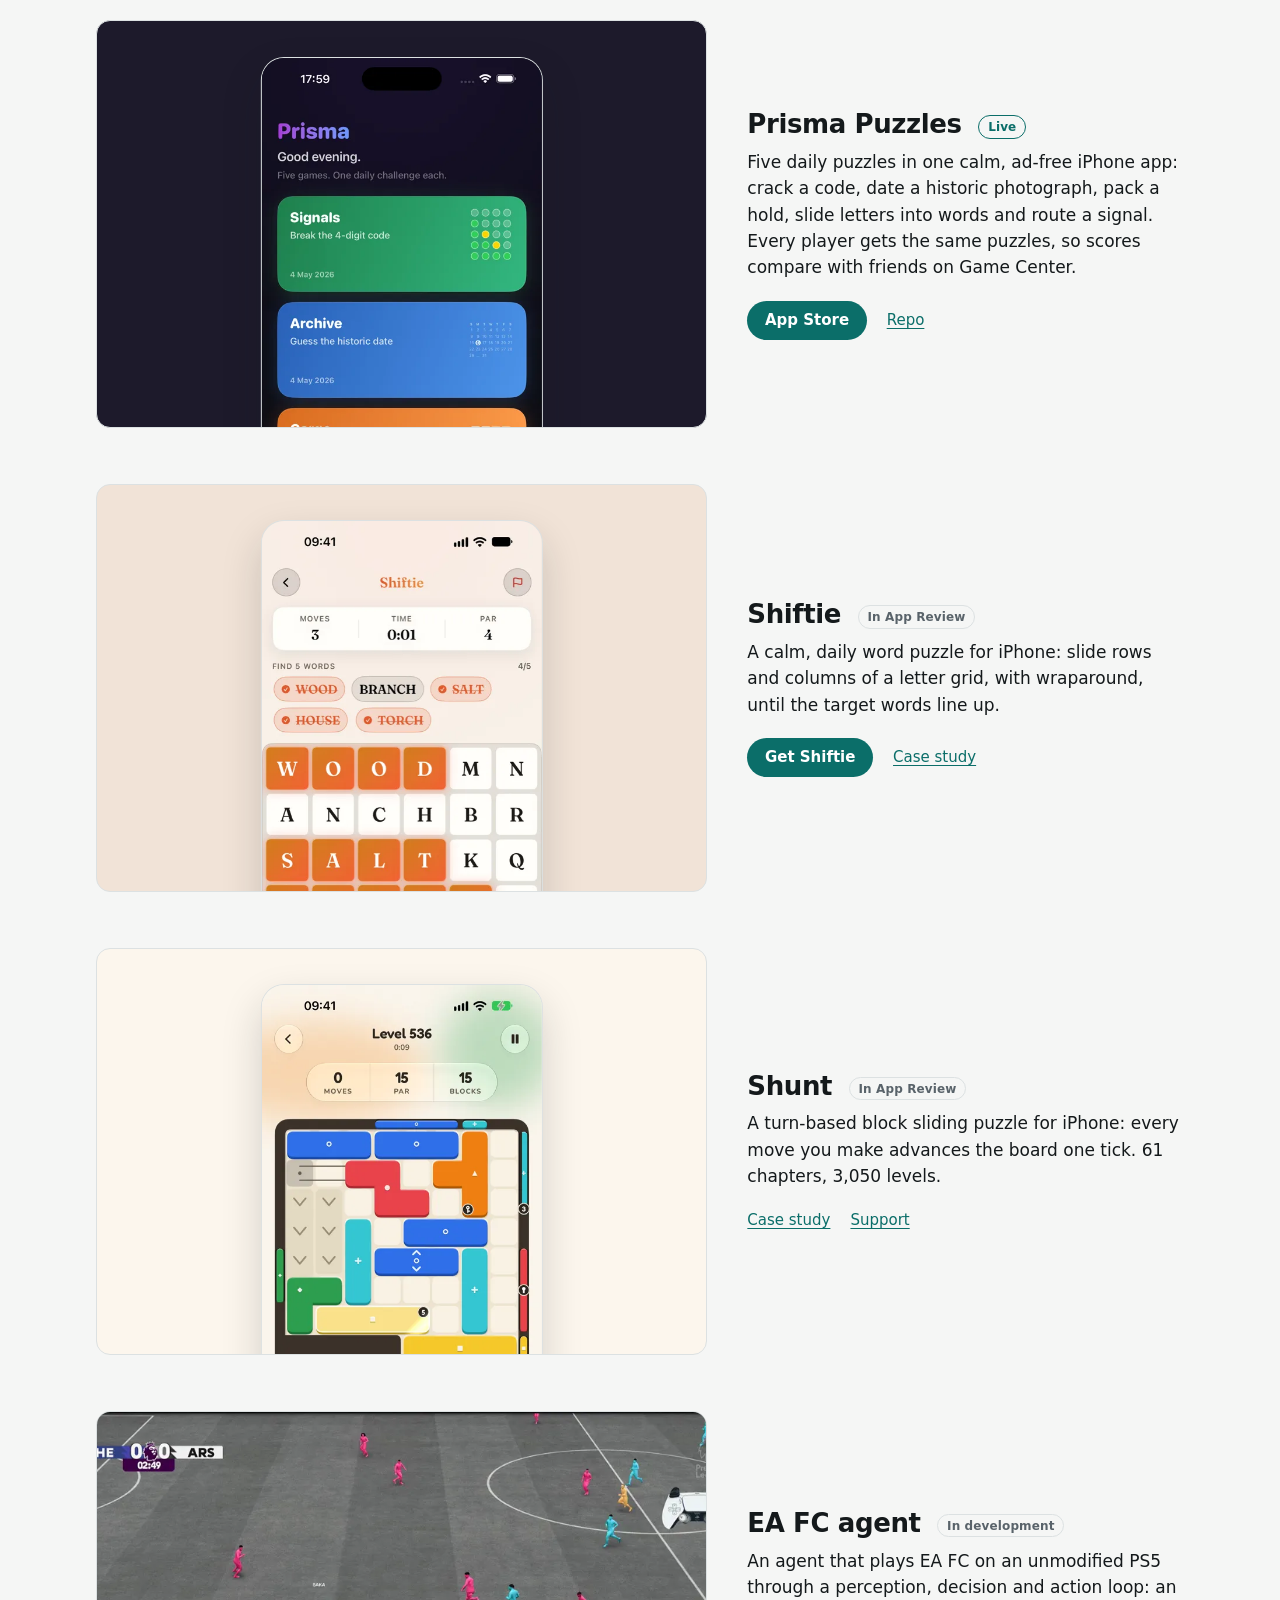
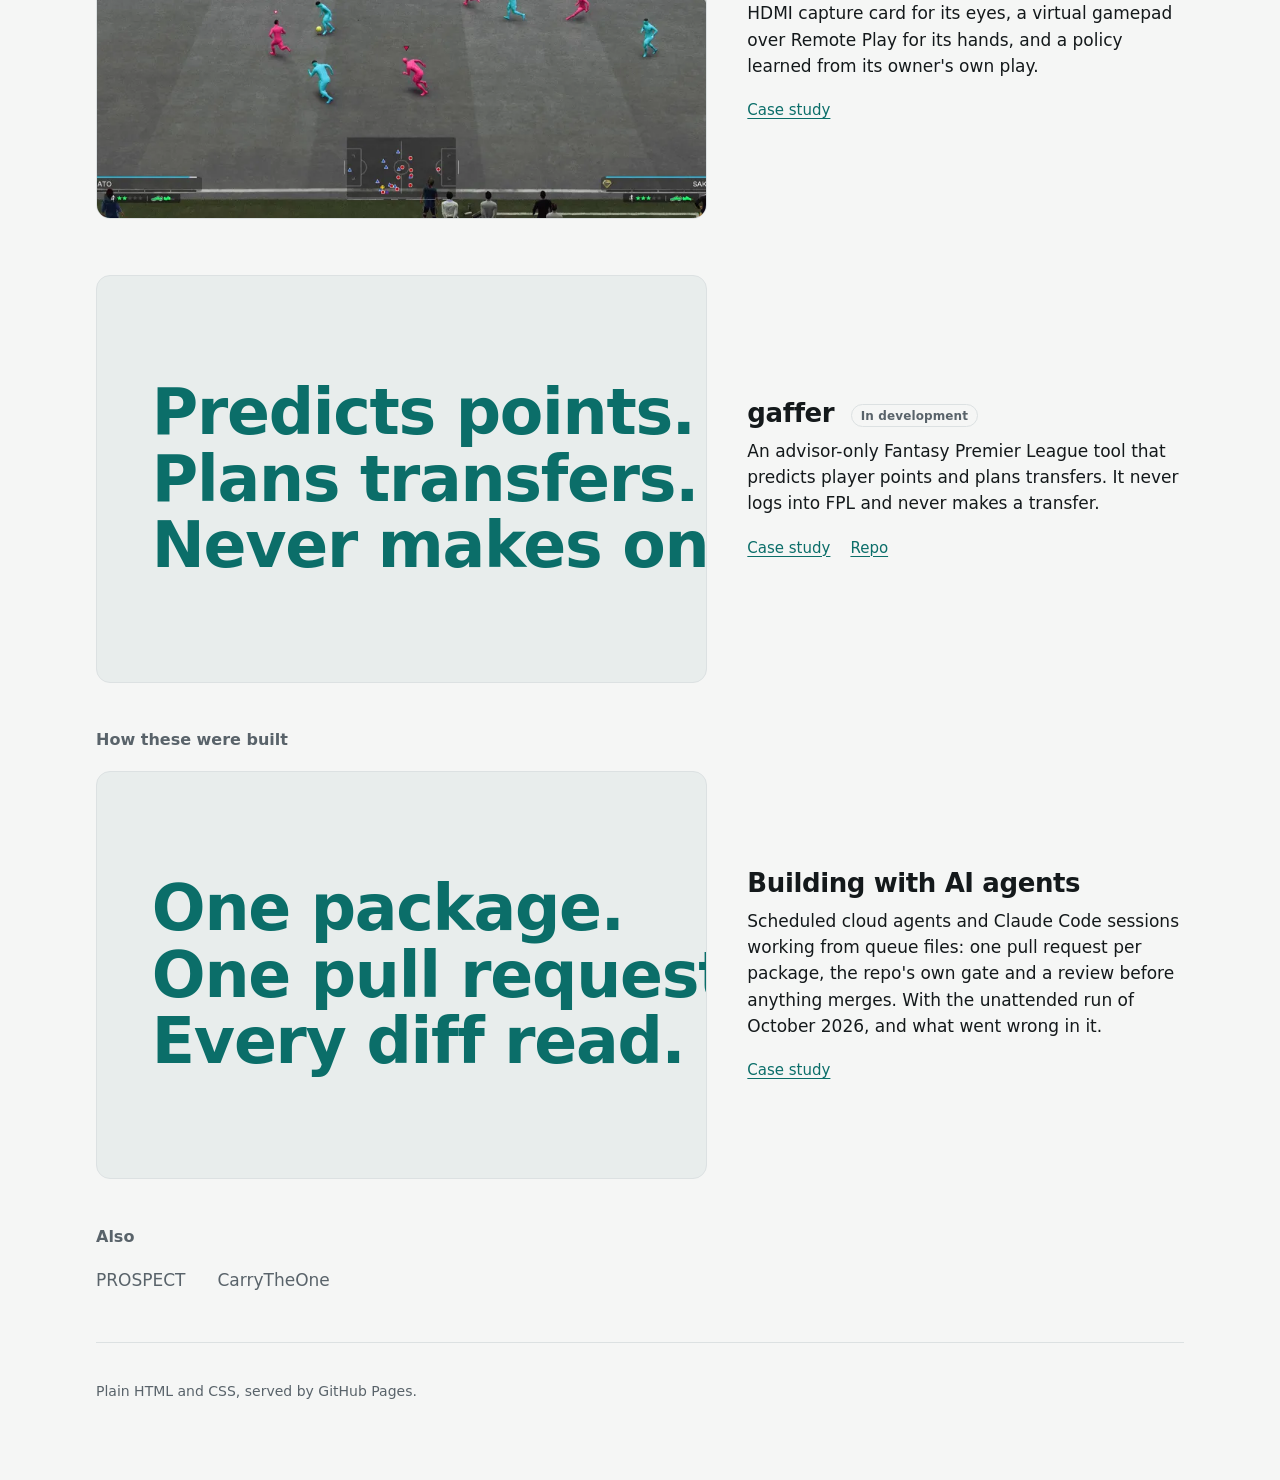
==== commit 5c1a4ed9: "Add a case study on building with AI agents projects/agent-workflow.html: how the projects are built" ====
--- a/index.html
+++ b/index.html
@@ -120,6 +120,20 @@
       </li>
     </ul>
 
+    <h2>How these were built</h2>
+    <ul class="projects">
+      <li class="project">
+        <div class="media media-type" aria-hidden="true">
+          <p>One package.<br>One pull request.<br>Every diff read.</p>
+        </div>
+        <div class="body">
+          <h3>Building with AI agents</h3>
+          <p>Scheduled cloud agents and Claude Code sessions working from queue files: one pull request per package, the repo's own gate and a review before anything merges. With the unattended run of October 2026, and what went wrong in it.</p>
+          <p class="links"><a href="projects/agent-workflow.html">Case study</a></p>
+        </div>
+      </li>
+    </ul>
+
     <h2>Also</h2>
     <ul class="also">
       <li>PROSPECT</li>
--- a/styles.css
+++ b/styles.css
@@ -306,6 +306,19 @@
   .hero-shiftie .frame { background: #2a1a18; }
 }
 
+/* The agent-workflow case study's diagram: inline SVG drawn in the site's tokens. */
+.flow svg { display: block; width: 100%; max-width: 25rem; height: auto; }
+.flow-box { fill: var(--surface); stroke: var(--rule); stroke-width: 1.5; }
+.flow-mac { stroke: var(--accent); }
+.flow-end { fill: var(--panel); }
+.flow-name { fill: var(--fg); font-size: 14px; font-weight: 600; }
+.flow-note { fill: var(--muted); font-size: 11.5px; }
+.flow-tag { fill: var(--accent); font-size: 11.5px; font-weight: 600; }
+.flow-line path { fill: none; stroke: var(--muted); stroke-width: 1.5; }
+.flow-head path { fill: var(--muted); }
+.flow-mac-line { fill: none; stroke: var(--accent); stroke-width: 1.5; }
+.flow-mac-head { fill: var(--accent); }
+
 @media (prefers-reduced-motion: reduce) {
   *, *::before, *::after { transition: none !important; animation: none !important; }
 }
